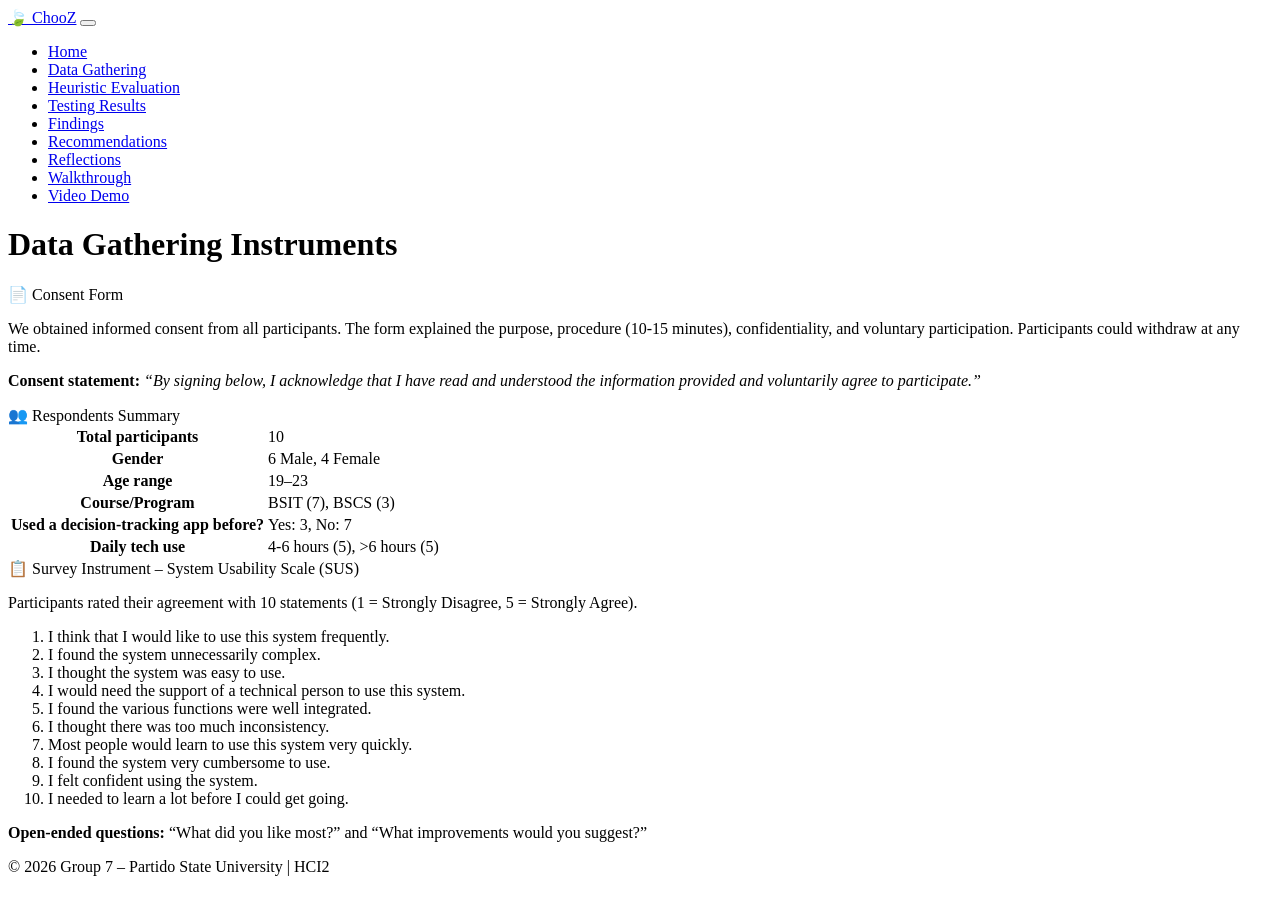
==== data-gathering.html @ 47bdf336 "Add files via upload Initial upload of ChooZ website" ====
<!DOCTYPE html>
<html lang="en">
<head>
    <meta charset="UTF-8">
    <meta name="viewport" content="width=device-width, initial-scale=1.0">
    <title>ChooZ – Data Gathering</title>
    <link rel="stylesheet" href="css/bootstrap.min.css">
    <link rel="stylesheet" href="css/style.css">
</head>
<body>

<nav class="navbar navbar-expand-lg bg-dark" data-bs-theme="dark">
    <div class="container">
        <a class="navbar-brand" href="index.html">🍃 ChooZ</a>
        <button class="navbar-toggler" type="button" data-bs-toggle="collapse" data-bs-target="#navbarNav">
            <span class="navbar-toggler-icon"></span>
        </button>
        <div class="collapse navbar-collapse" id="navbarNav">
            <ul class="navbar-nav ms-auto">
                <li class="nav-item"><a class="nav-link" href="index.html">Home</a></li>
                <li class="nav-item"><a class="nav-link active" href="data-gathering.html">Data Gathering</a></li>
                <li class="nav-item"><a class="nav-link" href="heuristic.html">Heuristic Evaluation</a></li>
                <li class="nav-item"><a class="nav-link" href="results.html">Testing Results</a></li>
                <li class="nav-item"><a class="nav-link" href="findings.html">Findings</a></li>
                <li class="nav-item"><a class="nav-link" href="recommendations.html">Recommendations</a></li>
                <li class="nav-item"><a class="nav-link" href="reflections.html">Reflections</a></li>
                <li class="nav-item"><a class="nav-link" href="walkthrough.html">Walkthrough</a></li>
                <li class="nav-item"><a class="nav-link" href="video.html">Video Demo</a></li>
            </ul>
        </div>
    </div>
</nav>

<div class="container my-5">
    <h1>Data Gathering Instruments</h1>

    <div class="card mb-4">
        <div class="card-header bg-primary text-white">📄 Consent Form</div>
        <div class="card-body">
            <p>We obtained informed consent from all participants. The form explained the purpose, procedure (10‑15 minutes), confidentiality, and voluntary participation. Participants could withdraw at any time.</p>
            <p><strong>Consent statement:</strong> <em>“By signing below, I acknowledge that I have read and understood the information provided and voluntarily agree to participate.”</em></p>
        </div>
    </div>

    <div class="card mb-4">
        <div class="card-header bg-primary text-white">👥 Respondents Summary</div>
        <div class="card-body">
            <div class="table-responsive">
                <table class="table table-bordered">
                    <tr><th>Total participants</th><td>10</td></tr>
                    <tr><th>Gender</th><td>6 Male, 4 Female</td></tr>
                    <tr><th>Age range</th><td>19–23</td></tr>
                    <tr><th>Course/Program</th><td>BSIT (7), BSCS (3)</td></tr>
                    <tr><th>Used a decision‑tracking app before?</th><td>Yes: 3, No: 7</td></tr>
                    <tr><th>Daily tech use</th><td>4‑6 hours (5), >6 hours (5)</td></tr>
                </table>
            </div>
        </div>
    </div>

    <div class="card mb-4">
        <div class="card-header bg-primary text-white">📋 Survey Instrument – System Usability Scale (SUS)</div>
        <div class="card-body">
            <p>Participants rated their agreement with 10 statements (1 = Strongly Disagree, 5 = Strongly Agree).</p>
            <ol>
                <li>I think that I would like to use this system frequently.</li>
                <li>I found the system unnecessarily complex.</li>
                <li>I thought the system was easy to use.</li>
                <li>I would need the support of a technical person to use this system.</li>
                <li>I found the various functions were well integrated.</li>
                <li>I thought there was too much inconsistency.</li>
                <li>Most people would learn to use this system very quickly.</li>
                <li>I found the system very cumbersome to use.</li>
                <li>I felt confident using the system.</li>
                <li>I needed to learn a lot before I could get going.</li>
            </ol>
            <p><strong>Open‑ended questions:</strong> “What did you like most?” and “What improvements would you suggest?”</p>
        </div>
    </div>
</div>

<footer>
    <div class="container">
        <p>© 2026 Group 7 – Partido State University | HCI2</p>
    </div>
</footer>

<script src="js/bootstrap.bundle.min.js"></script>
</body>
</html>
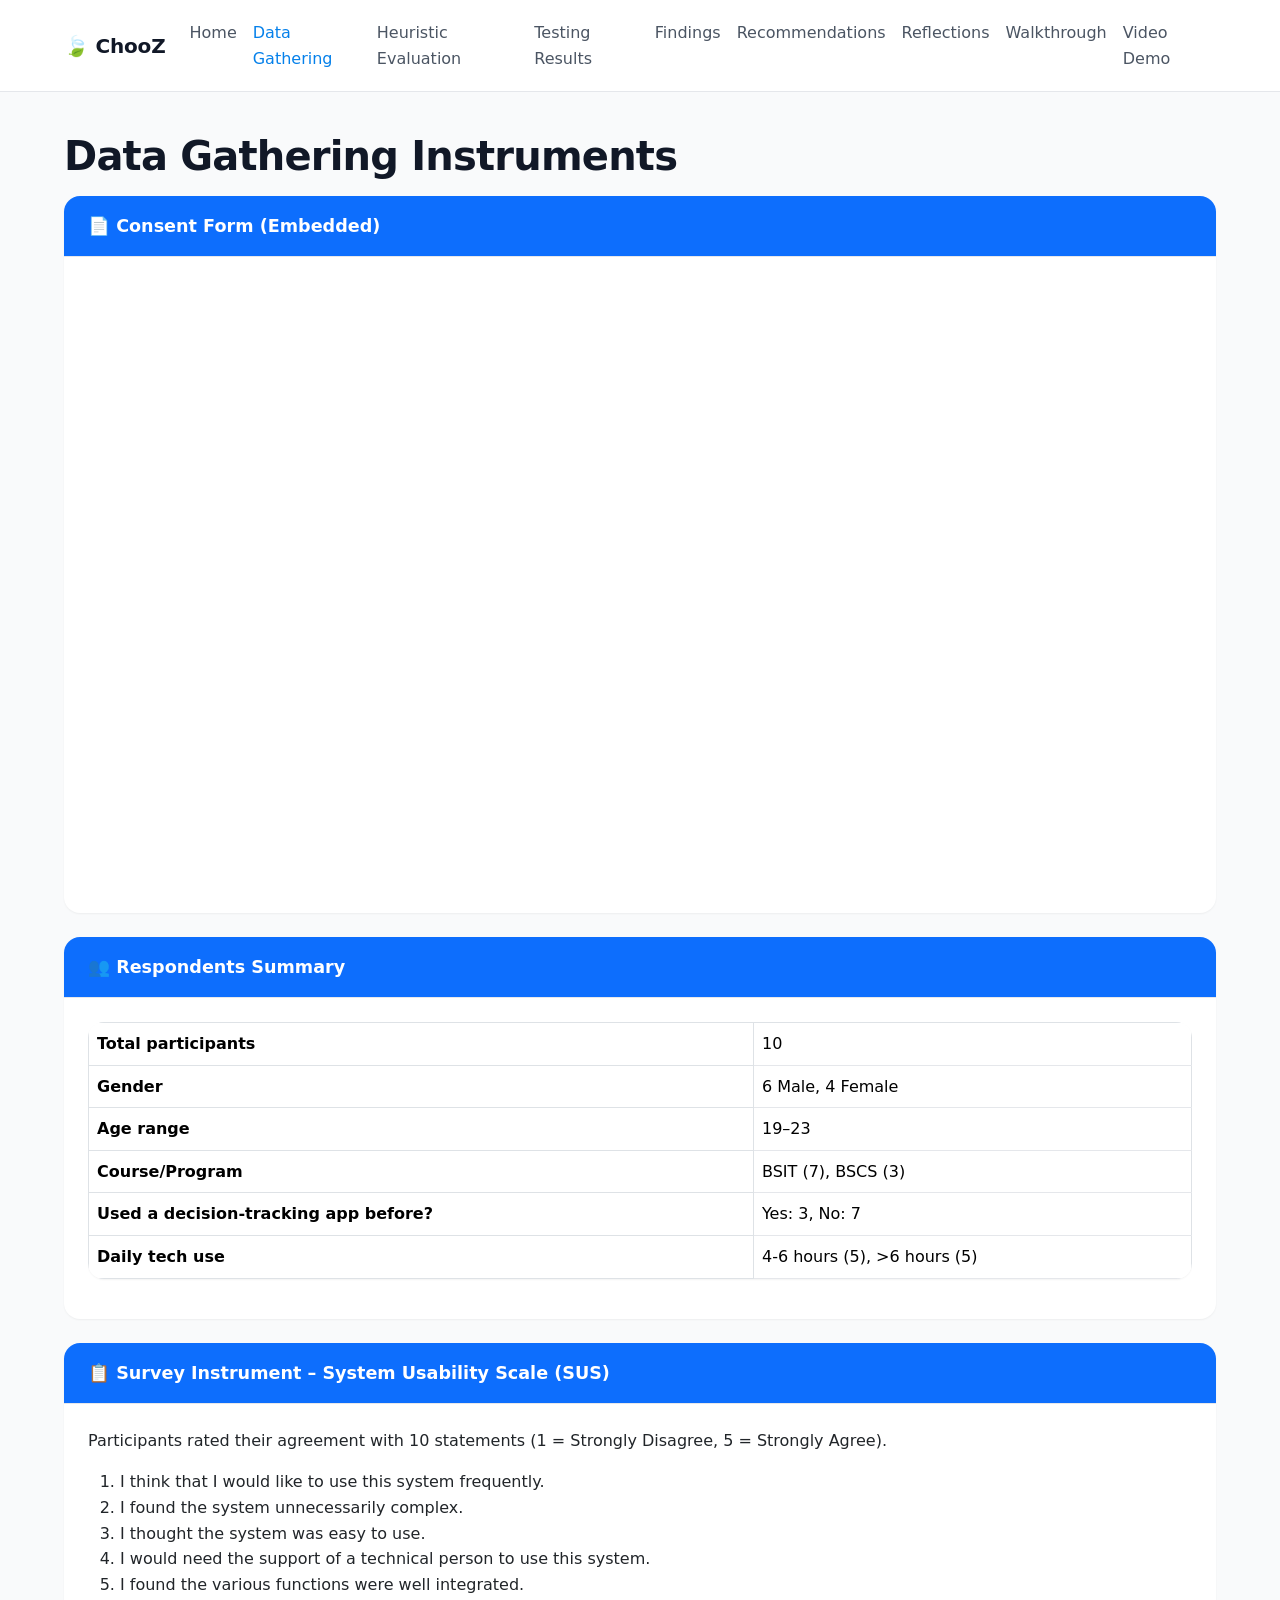
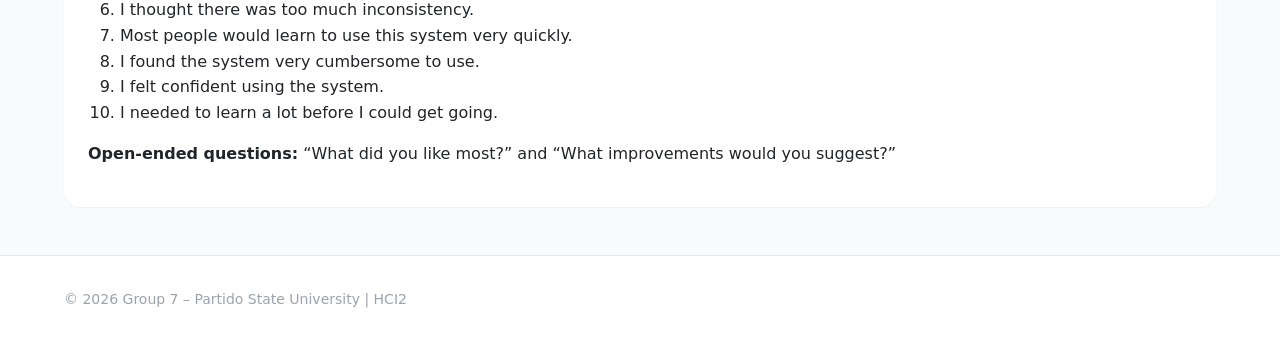
==== commit 738eddc5: "Update data-gathering.html" ====
--- a/data-gathering.html
+++ b/data-gathering.html
@@ -35,12 +35,14 @@
     <h1>Data Gathering Instruments</h1>
 
     <div class="card mb-4">
-        <div class="card-header bg-primary text-white">📄 Consent Form</div>
-        <div class="card-body">
-            <p>We obtained informed consent from all participants. The form explained the purpose, procedure (10‑15 minutes), confidentiality, and voluntary participation. Participants could withdraw at any time.</p>
-            <p><strong>Consent statement:</strong> <em>“By signing below, I acknowledge that I have read and understood the information provided and voluntarily agree to participate.”</em></p>
-        </div>
+    <div class="card-header bg-primary text-white">📄 Consent Form (Embedded)</div>
+    <div class="card-body">
+        <iframe src="pdfs/Group1_Consent-Form.pdf" width="100%" height="600px" style="border: none;">
+            This browser does not support PDF embedding. 
+            <a href="pdfs/Group1_Consent-Form.pdf">Download the PDF instead</a>.
+        </iframe>
     </div>
+</div>
 
     <div class="card mb-4">
         <div class="card-header bg-primary text-white">👥 Respondents Summary</div>
@@ -87,4 +89,4 @@
 
 <script src="js/bootstrap.bundle.min.js"></script>
 </body>
-</html>+</html>
--- a/css/style.css
+++ b/css/style.css
@@ -0,0 +1,182 @@
+/* Minimalist & Aesthetic Redesign for ChooZ */
+/* Overrides Bootstrap defaults for a cleaner, lighter interface */
+
+:root {
+    /* Light & Airy Color Palette - 2 accent colors max */
+    --bg-body: #F9FAFB;
+    --surface-white: #FFFFFF;
+    --text-primary: #111827;
+    --text-secondary: #4B5563;
+    --text-tertiary: #9CA3AF;
+    --accent-blue: #0580EA;
+    --accent-blue-hover: #0469c4;
+    --border-light: #E5E7EB;
+    --shadow-sm: 0 1px 2px 0 rgba(0, 0, 0, 0.05);
+    --shadow-md: 0 4px 6px -1px rgba(0, 0, 0, 0.1), 0 2px 4px -1px rgba(0, 0, 0, 0.06);
+    --card-radius: 1rem;
+}
+
+/* Global Reset & Base */
+body {
+    background-color: var(--bg-body);
+    color: var(--text-primary);
+    font-family: 'Inter', system-ui, -apple-system, 'Segoe UI', Roboto, Helvetica, Arial, sans-serif;
+    line-height: 1.6;
+}
+
+/* Typography – Clean & Readable */
+h1, h2, h3, h4, h5, h6 {
+    font-weight: 600;
+    letter-spacing: -0.02em;
+    color: var(--text-primary);
+}
+
+h1 {
+    font-size: 2.5rem;
+    margin-bottom: 1rem;
+}
+
+h2 {
+    font-size: 1.875rem;
+    margin-bottom: 0.75rem;
+}
+
+/* Navbar – Minimalist Light Style */
+.navbar {
+    background-color: var(--surface-white) !important;
+    border-bottom: 1px solid var(--border-light);
+    padding: 0.75rem 1rem;
+}
+
+.navbar-brand {
+    font-weight: 700;
+    font-size: 1.25rem;
+    letter-spacing: -0.01em;
+    color: var(--text-primary) !important;
+}
+
+.nav-link {
+    color: var(--text-secondary) !important;
+    font-weight: 500;
+    transition: color 0.2s ease;
+}
+
+.nav-link:hover, .nav-link.active {
+    color: var(--accent-blue) !important;
+}
+
+/* Cards – Light, Elevated, Generous Spacing */
+.card {
+    background-color: var(--surface-white);
+    border: none;
+    border-radius: var(--card-radius);
+    box-shadow: var(--shadow-sm);
+    transition: box-shadow 0.25s ease, transform 0.2s ease;
+    margin-bottom: 1.5rem;
+}
+
+.card:hover {
+    box-shadow: var(--shadow-md);
+    transform: translateY(-2px);
+}
+
+.card-header {
+    background-color: var(--surface-white);
+    border-bottom: 1px solid var(--border-light);
+    padding: 1rem 1.5rem;
+    font-weight: 600;
+    font-size: 1.1rem;
+    border-radius: var(--card-radius) var(--card-radius) 0 0 !important;
+}
+
+.card-body {
+    padding: 1.5rem;
+}
+
+/* Buttons – Clean & Bold */
+.btn-primary {
+    background-color: var(--accent-blue);
+    border-color: var(--accent-blue);
+    border-radius: 2rem;
+    padding: 0.5rem 1.25rem;
+    font-weight: 500;
+    transition: all 0.2s ease;
+}
+
+.btn-primary:hover {
+    background-color: var(--accent-blue-hover);
+    border-color: var(--accent-blue-hover);
+    transform: translateY(-1px);
+}
+
+.btn-outline-primary {
+    border-radius: 2rem;
+    padding: 0.5rem 1.25rem;
+    font-weight: 500;
+}
+
+/* Team Cards – Centered & Minimal */
+.team-card {
+    text-align: center;
+    margin-bottom: 2rem;
+    background-color: transparent;
+    box-shadow: none;
+}
+
+.team-card img {
+    width: 120px;
+    height: 120px;
+    object-fit: cover;
+    border-radius: 50%;
+    margin-bottom: 1rem;
+    border: 2px solid var(--surface-white);
+    box-shadow: var(--shadow-sm);
+}
+
+.team-card h6 {
+    margin-bottom: 0.25rem;
+    font-weight: 600;
+}
+
+/* Tables – Data Gathering & Heuristic Tables */
+.table {
+    background-color: var(--surface-white);
+    border-radius: var(--card-radius);
+    overflow: hidden;
+    box-shadow: var(--shadow-sm);
+}
+
+.table thead th {
+    background-color: var(--bg-body);
+    border-bottom: 2px solid var(--border-light);
+    font-weight: 600;
+    color: var(--text-secondary);
+}
+
+.table tbody td {
+    vertical-align: middle;
+    border-bottom: 1px solid var(--border-light);
+}
+
+/* Footer – Simple & Light */
+footer {
+    background-color: var(--surface-white);
+    border-top: 1px solid var(--border-light);
+    padding: 2rem 0;
+    margin-top: 3rem;
+    color: var(--text-tertiary);
+    font-size: 0.875rem;
+}
+
+/* Container & Content Width Control */
+.container {
+    max-width: 1200px;
+    margin: 0 auto;
+    padding: 0 1.5rem;
+}
+
+/* Additional Utility Spacing */
+.my-5 {
+    margin-top: 2.5rem !important;
+    margin-bottom: 2.5rem !important;
+}
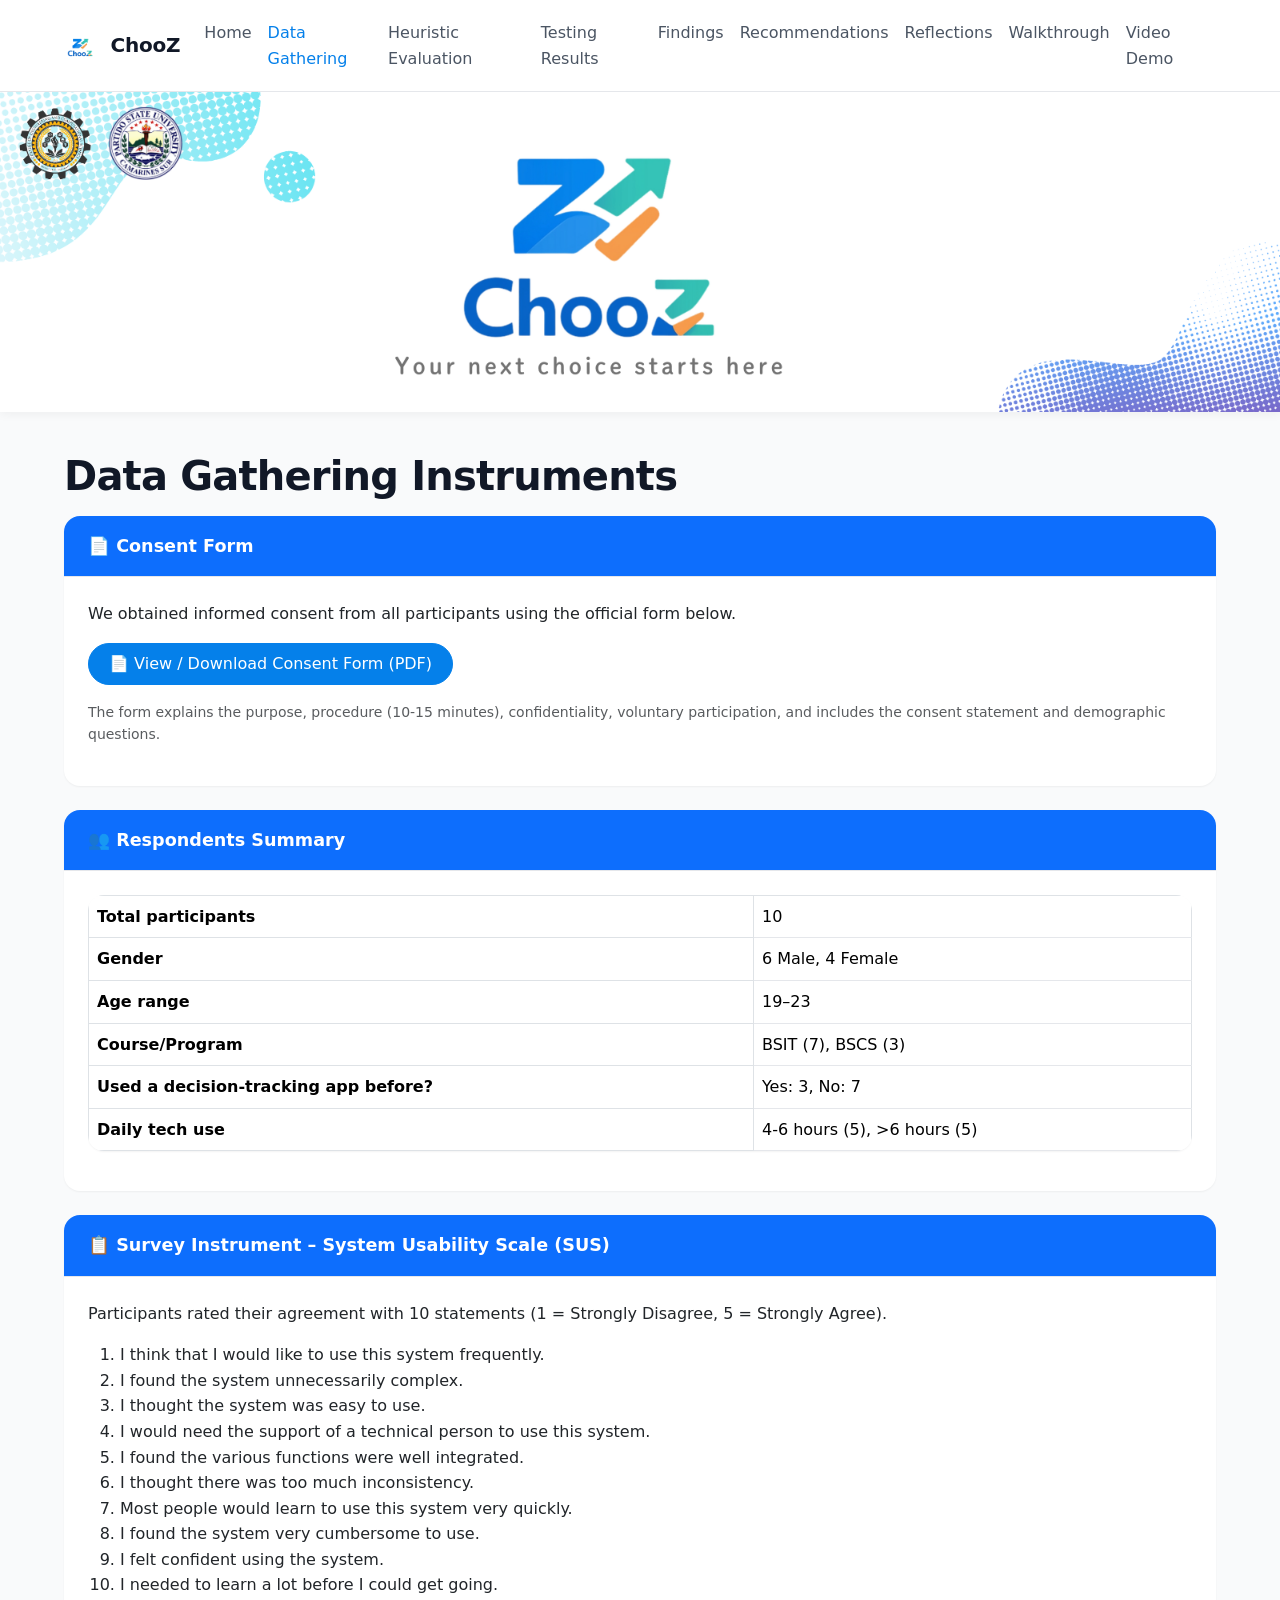
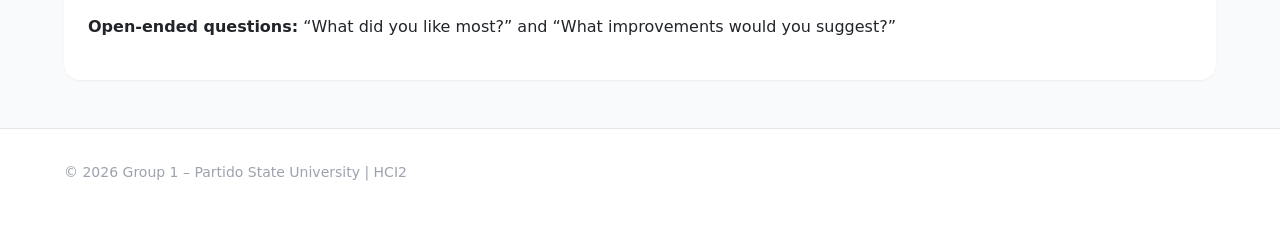
==== commit df335960: "Update data-gathering.html" ====
--- a/data-gathering.html
+++ b/data-gathering.html
@@ -9,40 +9,47 @@
 </head>
 <body>
 
-<nav class="navbar navbar-expand-lg bg-dark" data-bs-theme="dark">
-    <div class="container">
-        <a class="navbar-brand" href="index.html">🍃 ChooZ</a>
-        <button class="navbar-toggler" type="button" data-bs-toggle="collapse" data-bs-target="#navbarNav">
-            <span class="navbar-toggler-icon"></span>
-        </button>
-        <div class="collapse navbar-collapse" id="navbarNav">
-            <ul class="navbar-nav ms-auto">
-                <li class="nav-item"><a class="nav-link" href="index.html">Home</a></li>
-                <li class="nav-item"><a class="nav-link active" href="data-gathering.html">Data Gathering</a></li>
-                <li class="nav-item"><a class="nav-link" href="heuristic.html">Heuristic Evaluation</a></li>
-                <li class="nav-item"><a class="nav-link" href="results.html">Testing Results</a></li>
-                <li class="nav-item"><a class="nav-link" href="findings.html">Findings</a></li>
-                <li class="nav-item"><a class="nav-link" href="recommendations.html">Recommendations</a></li>
-                <li class="nav-item"><a class="nav-link" href="reflections.html">Reflections</a></li>
-                <li class="nav-item"><a class="nav-link" href="walkthrough.html">Walkthrough</a></li>
-                <li class="nav-item"><a class="nav-link" href="video.html">Video Demo</a></li>
-            </ul>
+<div class="sticky-header">
+    <nav class="navbar navbar-expand-lg bg-dark" data-bs-theme="dark">
+        <div class="container">
+            <a class="navbar-brand" href="index.html">
+                <img src="images/chooz-logo.png" alt="ChooZ Logo" height="30" style="display: inline-block; margin-right: 8px;">
+                ChooZ
+            </a>
+            <button class="navbar-toggler" type="button" data-bs-toggle="collapse" data-bs-target="#navbarNav">
+                <span class="navbar-toggler-icon"></span>
+            </button>
+            <div class="collapse navbar-collapse" id="navbarNav">
+                <ul class="navbar-nav ms-auto">
+                    <li class="nav-item"><a class="nav-link" href="index.html">Home</a></li>
+                    <li class="nav-item"><a class="nav-link active" href="data-gathering.html">Data Gathering</a></li>
+                    <li class="nav-item"><a class="nav-link" href="heuristic.html">Heuristic Evaluation</a></li>
+                    <li class="nav-item"><a class="nav-link" href="results.html">Testing Results</a></li>
+                    <li class="nav-item"><a class="nav-link" href="findings.html">Findings</a></li>
+                    <li class="nav-item"><a class="nav-link" href="recommendations.html">Recommendations</a></li>
+                    <li class="nav-item"><a class="nav-link" href="reflections.html">Reflections</a></li>
+                    <li class="nav-item"><a class="nav-link" href="walkthrough.html">Walkthrough</a></li>
+                    <li class="nav-item"><a class="nav-link" href="video.html">Video Demo</a></li>
+                </ul>
+            </div>
         </div>
+    </nav>
+    <div class="banner-header">
+        <img src="images/chooz-banner.png" alt="ChooZ Usability Study Banner" class="img-fluid w-100">
     </div>
-</nav>
+</div>
 
 <div class="container my-5">
     <h1>Data Gathering Instruments</h1>
 
     <div class="card mb-4">
-    <div class="card-header bg-primary text-white">📄 Consent Form (Embedded)</div>
-    <div class="card-body">
-        <iframe src="pdfs/Group1_Consent-Form.pdf" width="100%" height="600px" style="border: none;">
-            This browser does not support PDF embedding. 
-            <a href="pdfs/Group1_Consent-Form.pdf">Download the PDF instead</a>.
-        </iframe>
+        <div class="card-header bg-primary text-white">📄 Consent Form</div>
+        <div class="card-body">
+            <p>We obtained informed consent from all participants using the official form below.</p>
+            <a href="pdfs/Group1_Consent-Form.pdf" class="btn btn-primary" target="_blank">📄 View / Download Consent Form (PDF)</a>
+            <p class="mt-3 text-muted small">The form explains the purpose, procedure (10‑15 minutes), confidentiality, voluntary participation, and includes the consent statement and demographic questions.</p>
+        </div>
     </div>
-</div>
 
     <div class="card mb-4">
         <div class="card-header bg-primary text-white">👥 Respondents Summary</div>
@@ -83,7 +90,7 @@
 
 <footer>
     <div class="container">
-        <p>© 2026 Group 7 – Partido State University | HCI2</p>
+        <p>© 2026 Group 1 – Partido State University | HCI2</p>
     </div>
 </footer>
 
--- a/css/style.css
+++ b/css/style.css
@@ -180,3 +180,31 @@
     margin-top: 2.5rem !important;
     margin-bottom: 2.5rem !important;
 }
+
+.banner-header {
+    line-height: 0;  /* removes extra spacing below image */
+}
+.banner-header img {
+    display: block;
+}
+
+/* Sticky header container */
+.sticky-header {
+    position: sticky;
+    top: 0;
+    z-index: 1030;
+    background-color: #FFFFFF;   /* Important: prevents content from showing through */
+    box-shadow: 0 2px 10px rgba(0, 0, 0, 0.05);
+}
+
+/* Ensure banner image behaves well */
+.banner-header img {
+    display: block;         /* Removes extra space below image */
+    width: 100%;
+    height: auto;
+}
+
+/* Optional: Add a subtle transition when sticky */
+.sticky-header {
+    transition: box-shadow 0.2s ease;
+}
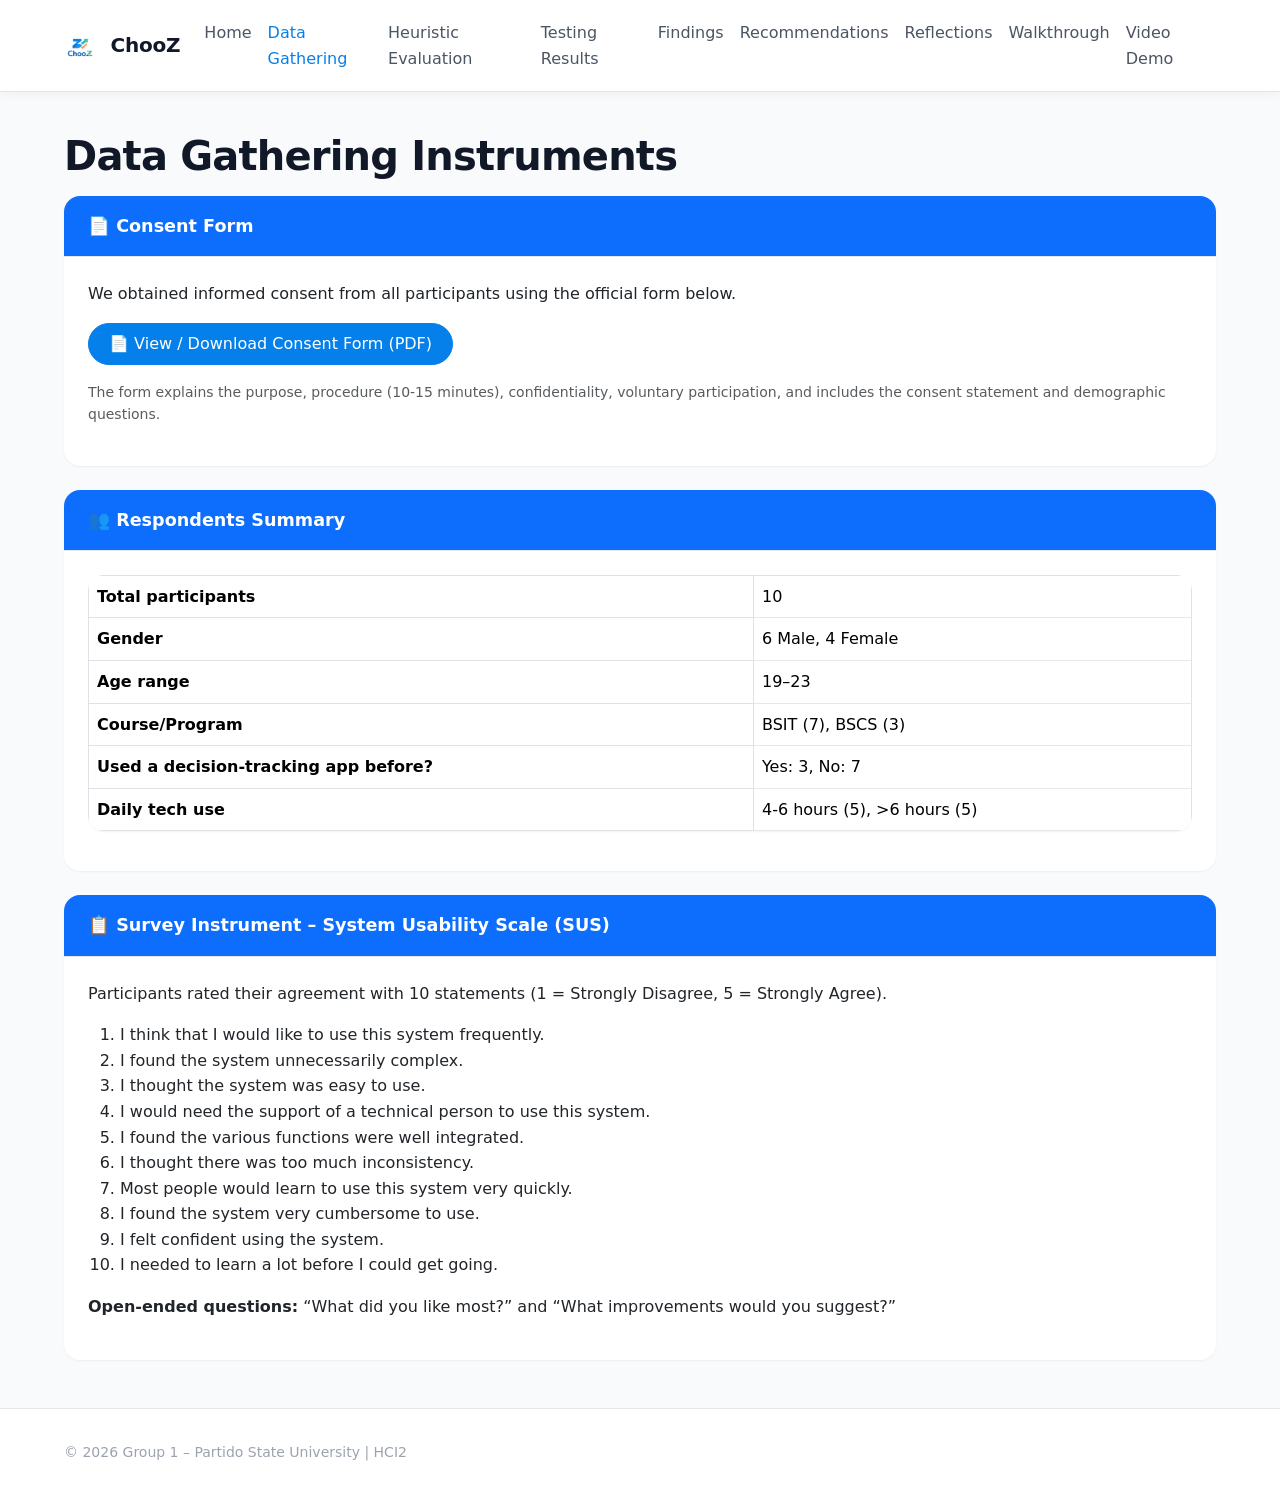
==== commit c69d362a: "Update data-gathering.html" ====
--- a/data-gathering.html
+++ b/data-gathering.html
@@ -9,6 +9,7 @@
 </head>
 <body>
 
+<!-- Sticky navbar only (no banner) -->
 <div class="sticky-header">
     <nav class="navbar navbar-expand-lg bg-dark" data-bs-theme="dark">
         <div class="container">
@@ -34,9 +35,6 @@
             </div>
         </div>
     </nav>
-    <div class="banner-header">
-        <img src="images/chooz-banner.png" alt="ChooZ Usability Study Banner" class="img-fluid w-100">
-    </div>
 </div>
 
 <div class="container my-5">
--- a/css/style.css
+++ b/css/style.css
@@ -1,5 +1,6 @@
 /* Minimalist & Aesthetic Redesign for ChooZ */
 /* Overrides Bootstrap defaults for a cleaner, lighter interface */
+/* Includes sticky header (navbar + banner) */
 
 :root {
     /* Light & Airy Color Palette - 2 accent colors max */
@@ -181,30 +182,17 @@
     margin-bottom: 2.5rem !important;
 }
 
-.banner-header {
-    line-height: 0;  /* removes extra spacing below image */
-}
-.banner-header img {
-    display: block;
-}
-
-/* Sticky header container */
+/* ===== STICKY HEADER (navbar + banner) ===== */
 .sticky-header {
     position: sticky;
     top: 0;
     z-index: 1030;
-    background-color: #FFFFFF;   /* Important: prevents content from showing through */
+    background-color: var(--surface-white);
     box-shadow: 0 2px 10px rgba(0, 0, 0, 0.05);
 }
 
-/* Ensure banner image behaves well */
 .banner-header img {
-    display: block;         /* Removes extra space below image */
+    display: block;
     width: 100%;
     height: auto;
 }
-
-/* Optional: Add a subtle transition when sticky */
-.sticky-header {
-    transition: box-shadow 0.2s ease;
-}
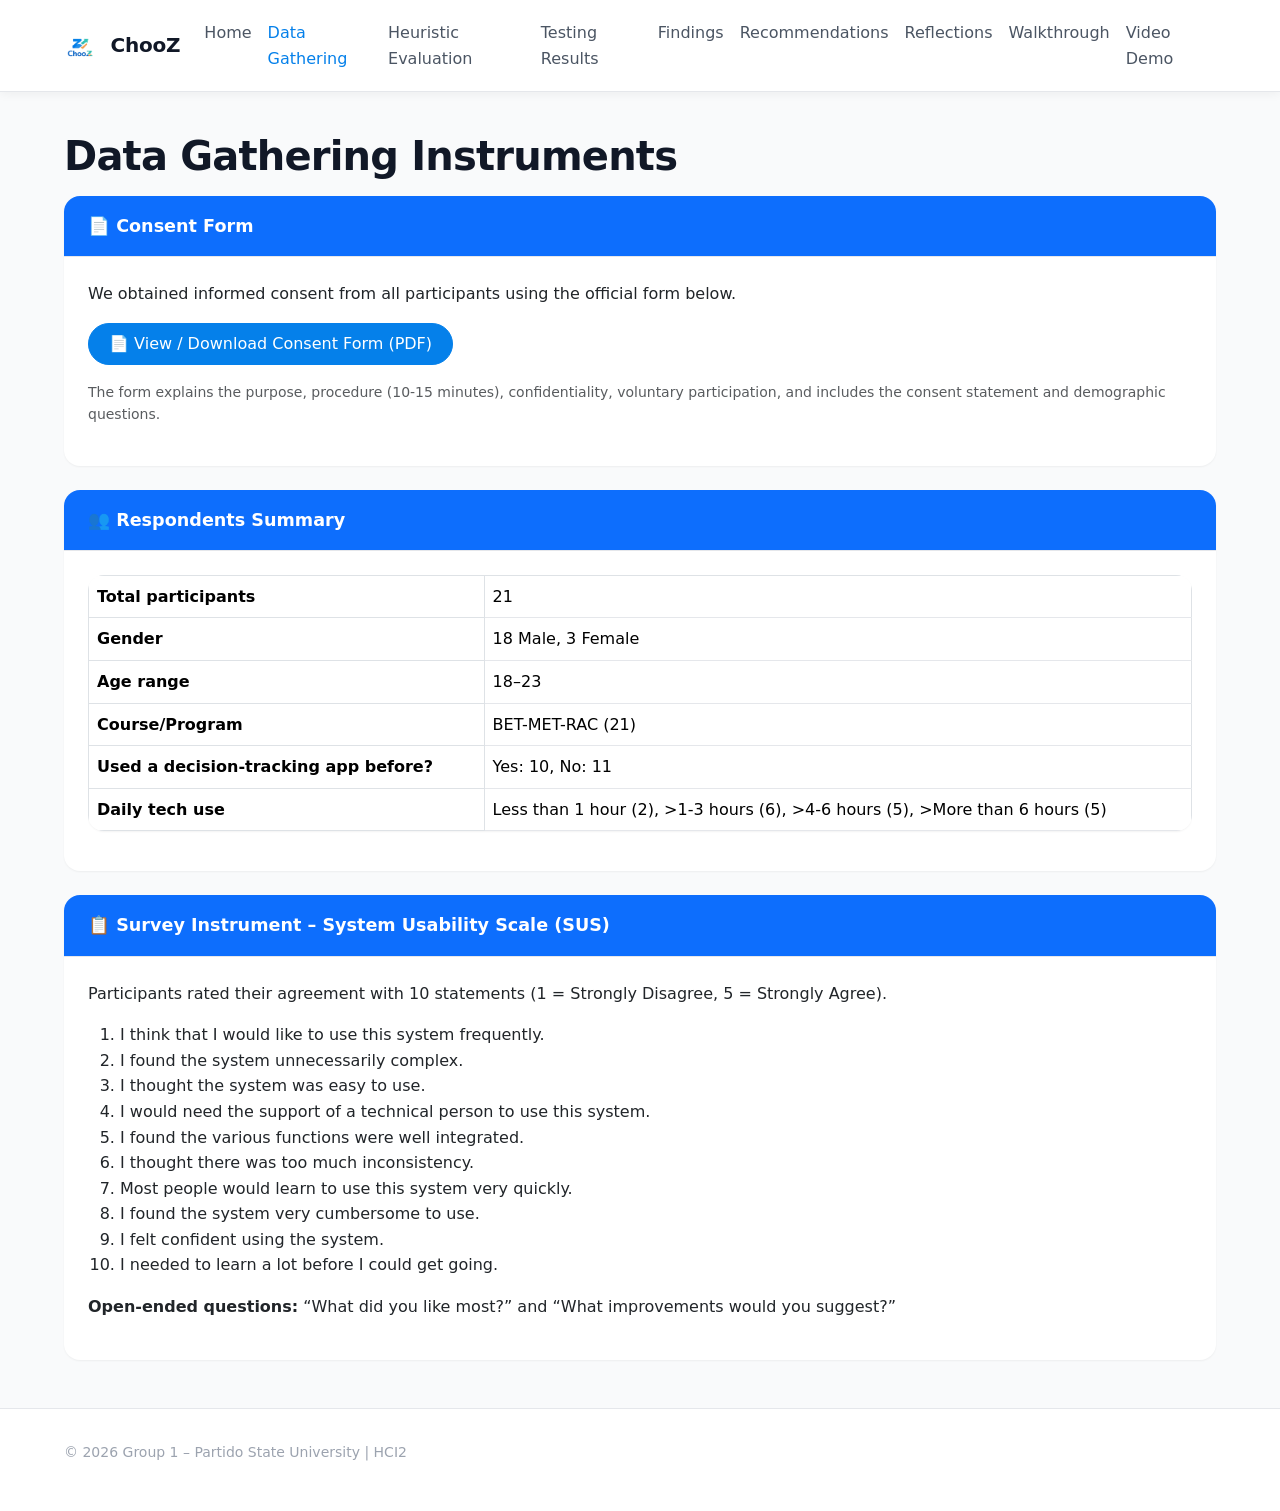
==== commit 36f9ed5f: "Update data-gathering.html" ====
--- a/data-gathering.html
+++ b/data-gathering.html
@@ -54,12 +54,12 @@
         <div class="card-body">
             <div class="table-responsive">
                 <table class="table table-bordered">
-                    <tr><th>Total participants</th><td>10</td></tr>
-                    <tr><th>Gender</th><td>6 Male, 4 Female</td></tr>
-                    <tr><th>Age range</th><td>19–23</td></tr>
-                    <tr><th>Course/Program</th><td>BSIT (7), BSCS (3)</td></tr>
-                    <tr><th>Used a decision‑tracking app before?</th><td>Yes: 3, No: 7</td></tr>
-                    <tr><th>Daily tech use</th><td>4‑6 hours (5), >6 hours (5)</td></tr>
+                    <tr><th>Total participants</th><td>21</td></tr>
+                    <tr><th>Gender</th><td>18 Male, 3 Female</td></tr>
+                    <tr><th>Age range</th><td>18–23</td></tr>
+                    <tr><th>Course/Program</th><td>BET-MET-RAC (21)</td></tr>
+                    <tr><th>Used a decision‑tracking app before?</th><td>Yes: 10, No: 11</td></tr>
+                    <tr><th>Daily tech use</th><td>Less than 1 hour (2), >1-3 hours (6), >4‑6 hours (5), >More than 6 hours (5)</td></tr>
                 </table>
             </div>
         </div>
